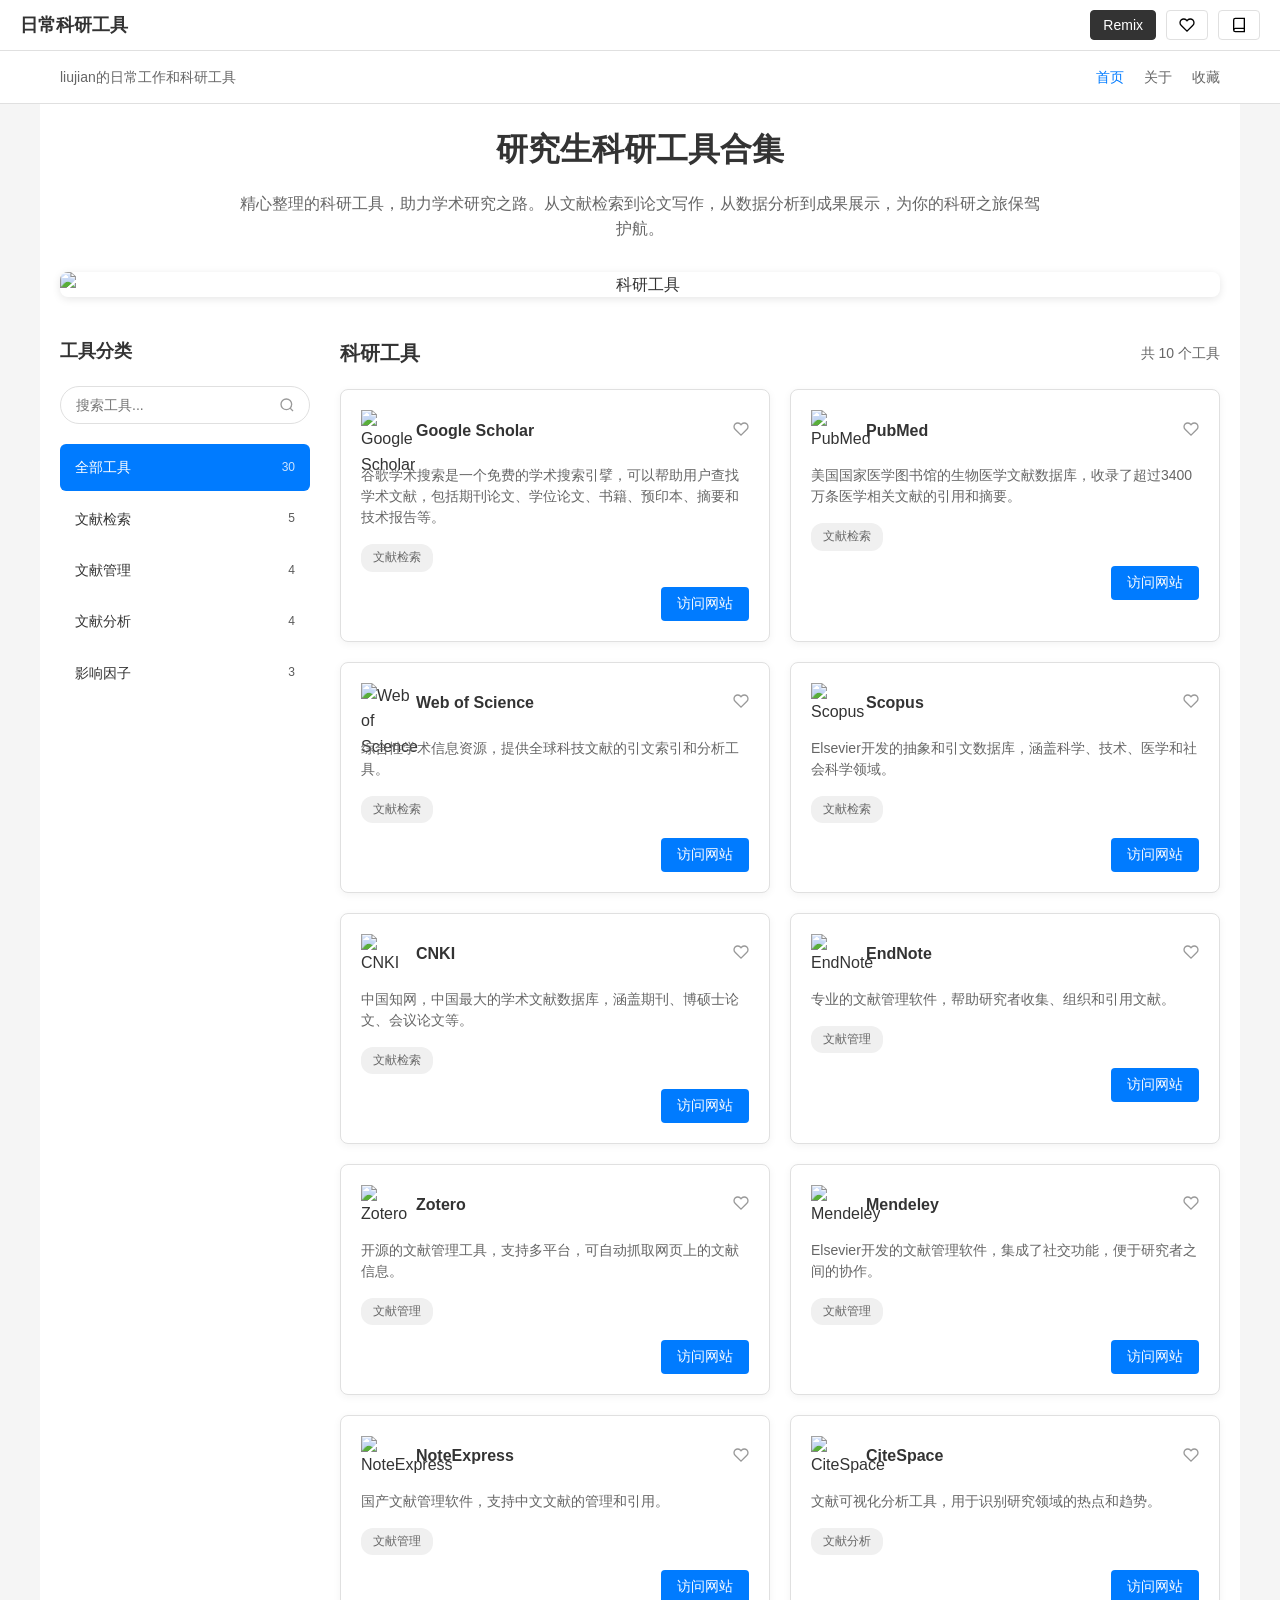
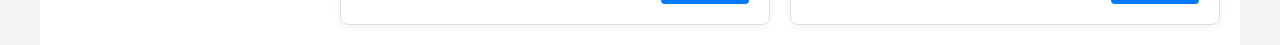
==== index.html.html @ 8e266b01 "Add files via upload" ====
<!DOCTYPE html>
<html lang="zh-CN">
<head>
    <meta charset="UTF-8">
    <meta name="viewport" content="width=device-width, initial-scale=1.0">
    <title>研究生科研工具合集</title>
    <link rel="stylesheet" href="style.css">
</head>
<body>
    <!-- 顶部导航栏 -->
    <header class="header">
        <div class="header-left">
            <h1 class="header-title">日常科研工具</h1>
        </div>
        <div class="header-right">
            <button class="header-btn remix-btn">Remix</button>
            <button class="header-btn heart-btn">
                <svg width="16" height="16" viewBox="0 0 24 24" fill="none" stroke="currentColor" stroke-width="2">
                    <path d="M20.84 4.61a5.5 5.5 0 0 0-7.78 0L12 5.67l-1.06-1.06a5.5 5.5 0 0 0-7.78 7.78l1.06 1.06L12 21.23l7.78-7.78 1.06-1.06a5.5 5.5 0 0 0 0-7.78z"></path>
                </svg>
            </button>
            <button class="header-btn book-btn">
                <svg width="16" height="16" viewBox="0 0 24 24" fill="none" stroke="currentColor" stroke-width="2">
                    <path d="M4 19.5A2.5 2.5 0 0 1 6.5 17H20"></path>
                    <path d="M6.5 2H20v20H6.5A2.5 2.5 0 0 1 4 19.5v-15A2.5 2.5 0 0 1 6.5 2z"></path>
                </svg>
            </button>
        </div>
    </header>

    <!-- 导航菜单 -->
    <nav class="nav">
        <div class="nav-content">
            <span class="nav-text">liujian的日常工作和科研工具</span>
            <div class="nav-links">
                <a href="#" class="nav-link">首页</a>
                <a href="#" class="nav-link">关于</a>
                <a href="#" class="nav-link">收藏</a>
            </div>
        </div>
    </nav>

    <!-- 主要内容 -->
    <main class="main">
        <!-- 页面标题 -->
        <section class="hero">
            <h1 class="hero-title">研究生科研工具合集</h1>
            <p class="hero-subtitle">精心整理的科研工具，助力学术研究之路。从文献检索到论文写作，从数据分析到成果展示，为你的科研之旅保驾护航。</p>
            <div class="hero-image">
                <img src="https://trae-api-cn.mchost.guru/api/ide/v1/text_to_image?prompt=research tools, books, documents, academic, professional, clean, modern&image_size=landscape_16_9" alt="科研工具">
            </div>
        </section>

        <!-- 工具分类和列表 -->
        <section class="tools-section">
            <div class="tools-container">
                <!-- 左侧分类 -->
                <aside class="tools-sidebar">
                    <h2 class="sidebar-title">工具分类</h2>
                    <div class="search-box">
                        <input type="text" placeholder="搜索工具...">
                        <svg width="16" height="16" viewBox="0 0 24 24" fill="none" stroke="currentColor" stroke-width="2">
                            <circle cx="11" cy="11" r="8"></circle>
                            <line x1="21" y1="21" x2="16.65" y2="16.65"></line>
                        </svg>
                    </div>
                    <ul class="category-list">
                        <li class="category-item active">
                            <span>全部工具</span>
                            <span class="count">30</span>
                        </li>
                        <li class="category-item">
                            <span>文献检索</span>
                            <span class="count">5</span>
                        </li>
                        <li class="category-item">
                            <span>文献管理</span>
                            <span class="count">4</span>
                        </li>
                        <li class="category-item">
                            <span>文献分析</span>
                            <span class="count">4</span>
                        </li>
                        <li class="category-item">
                            <span>影响因子</span>
                            <span class="count">3</span>
                        </li>
                    </ul>
                </aside>

                <!-- 右侧工具列表 -->
                <div class="tools-content">
                    <div class="tools-header">
                        <h2 class="tools-title">科研工具</h2>
                        <span class="tools-count">共 30 个工具</span>
                    </div>
                    <div class="tools-grid">
                        <!-- 工具卡片 1 -->
                        <div class="tool-card">
                            <div class="tool-card-header">
                                <div class="tool-icon">
                                    <img src="images/google-scholar.png" alt="Google Scholar">
                                </div>
                                <h3 class="tool-name">Google Scholar</h3>
                                <button class="tool-favorite">
                                    <svg width="16" height="16" viewBox="0 0 24 24" fill="none" stroke="currentColor" stroke-width="2">
                                        <path d="M20.84 4.61a5.5 5.5 0 0 0-7.78 0L12 5.67l-1.06-1.06a5.5 5.5 0 0 0-7.78 7.78l1.06 1.06L12 21.23l7.78-7.78 1.06-1.06a5.5 5.5 0 0 0 0-7.78z"></path>
                                    </svg>
                                </button>
                            </div>
                            <p class="tool-description">谷歌学术搜索是一个免费的学术搜索引擘，可以帮助用户查找学术文献，包括期刊论文、学位论文、书籍、预印本、摘要和技术报告等。</p>
                            <div class="tool-tags">
                                <span class="tool-tag">文献检索</span>
                            </div>
                            <div class="tool-actions">
                                <button class="tool-btn visit-btn">访问网站</button>
                            </div>
                        </div>

                        <!-- 工具卡片 2 -->
                        <div class="tool-card">
                            <div class="tool-card-header">
                                <div class="tool-icon">
                                    <img src="images/pubmed.png" alt="PubMed">
                                </div>
                                <h3 class="tool-name">PubMed</h3>
                                <button class="tool-favorite">
                                    <svg width="16" height="16" viewBox="0 0 24 24" fill="none" stroke="currentColor" stroke-width="2">
                                        <path d="M20.84 4.61a5.5 5.5 0 0 0-7.78 0L12 5.67l-1.06-1.06a5.5 5.5 0 0 0-7.78 7.78l1.06 1.06L12 21.23l7.78-7.78 1.06-1.06a5.5 5.5 0 0 0 0-7.78z"></path>
                                    </svg>
                                </button>
                            </div>
                            <p class="tool-description">美国国家医学图书馆的生物医学文献数据库，收录了超过3400万条医学相关文献的引用和摘要。</p>
                            <div class="tool-tags">
                                <span class="tool-tag">文献检索</span>
                            </div>
                            <div class="tool-actions">
                                <button class="tool-btn visit-btn">访问网站</button>
                            </div>
                        </div>

                        <!-- 更多工具卡片可以根据需要添加 -->
                    </div>
                </div>
            </div>
        </section>
    </main>

    <script src="script.js"></script>
</body>
</html>
---- style.css ----
/* 全局样式 */
* {
    margin: 0;
    padding: 0;
    box-sizing: border-box;
}

body {
    font-family: -apple-system, BlinkMacSystemFont, 'Segoe UI', Roboto, Oxygen, Ubuntu, Cantarell, sans-serif;
    line-height: 1.6;
    color: #333;
    background-color: #f5f5f5;
}

/* 顶部导航栏 */
.header {
    display: flex;
    justify-content: space-between;
    align-items: center;
    padding: 10px 20px;
    background-color: #fff;
    border-bottom: 1px solid #e0e0e0;
}

.header-left .header-title {
    font-size: 18px;
    font-weight: 600;
    color: #333;
}

.header-right {
    display: flex;
    gap: 10px;
}

.header-btn {
    padding: 6px 12px;
    border: 1px solid #e0e0e0;
    border-radius: 4px;
    background-color: #fff;
    cursor: pointer;
    font-size: 14px;
    display: flex;
    align-items: center;
    gap: 5px;
    transition: all 0.2s ease;
}

.header-btn:hover {
    background-color: #f0f0f0;
}

.remix-btn {
    background-color: #333;
    color: #fff;
    border-color: #333;
}

.remix-btn:hover {
    background-color: #555;
}

/* 导航菜单 */
.nav {
    background-color: #fff;
    border-bottom: 1px solid #e0e0e0;
}

.nav-content {
    display: flex;
    justify-content: space-between;
    align-items: center;
    padding: 15px 20px;
    max-width: 1200px;
    margin: 0 auto;
}

.nav-text {
    font-size: 14px;
    color: #666;
}

.nav-links {
    display: flex;
    gap: 20px;
}

.nav-link {
    color: #666;
    text-decoration: none;
    font-size: 14px;
    transition: color 0.2s ease;
}

.nav-link:hover {
    color: #000;
}

.nav-link:first-child {
    color: #007bff;
}

/* 主要内容 */
.main {
    max-width: 1200px;
    margin: 0 auto;
    padding: 20px;
    background-color: #fff;
    min-height: calc(100vh - 140px);
}

/* 页面标题区域 */
.hero {
    text-align: center;
    margin-bottom: 40px;
}

.hero-title {
    font-size: 32px;
    font-weight: 700;
    margin-bottom: 15px;
    color: #333;
}

.hero-subtitle {
    font-size: 16px;
    color: #666;
    margin-bottom: 30px;
    max-width: 800px;
    margin-left: auto;
    margin-right: auto;
}

.hero-image {
    width: 100%;
    border-radius: 8px;
    overflow: hidden;
    box-shadow: 0 2px 8px rgba(0, 0, 0, 0.1);
}

.hero-image img {
    width: 100%;
    height: auto;
    display: block;
}

/* 工具分类和列表 */
.tools-section {
    margin-top: 40px;
}

.tools-container {
    display: flex;
    gap: 30px;
}

/* 左侧分类 */
.tools-sidebar {
    width: 250px;
    flex-shrink: 0;
}

.sidebar-title {
    font-size: 18px;
    font-weight: 600;
    margin-bottom: 20px;
    color: #333;
}

.search-box {
    position: relative;
    margin-bottom: 20px;
}

.search-box input {
    width: 100%;
    padding: 10px 35px 10px 15px;
    border: 1px solid #e0e0e0;
    border-radius: 20px;
    font-size: 14px;
}

.search-box svg {
    position: absolute;
    right: 15px;
    top: 50%;
    transform: translateY(-50%);
    color: #999;
}

.category-list {
    list-style: none;
}

.category-item {
    display: flex;
    justify-content: space-between;
    align-items: center;
    padding: 12px 15px;
    margin-bottom: 5px;
    border-radius: 6px;
    cursor: pointer;
    transition: all 0.2s ease;
    font-size: 14px;
}

.category-item:hover {
    background-color: #f0f0f0;
}

.category-item.active {
    background-color: #007bff;
    color: #fff;
}

.category-item .count {
    font-size: 12px;
    opacity: 0.8;
}

/* 右侧工具列表 */
.tools-content {
    flex: 1;
}

.tools-header {
    display: flex;
    justify-content: space-between;
    align-items: center;
    margin-bottom: 20px;
}

.tools-title {
    font-size: 20px;
    font-weight: 600;
    color: #333;
}

.tools-count {
    font-size: 14px;
    color: #666;
}

.tools-grid {
    display: grid;
    grid-template-columns: repeat(auto-fill, minmax(300px, 1fr));
    gap: 20px;
}

/* 工具卡片 */
.tool-card {
    background-color: #fff;
    border: 1px solid #e0e0e0;
    border-radius: 8px;
    padding: 20px;
    box-shadow: 0 2px 8px rgba(0, 0, 0, 0.05);
    transition: all 0.2s ease;
}

.tool-card:hover {
    box-shadow: 0 4px 12px rgba(0, 0, 0, 0.1);
}

.tool-card-header {
    display: flex;
    align-items: center;
    margin-bottom: 15px;
}

.tool-icon {
    width: 40px;
    height: 40px;
    margin-right: 15px;
    flex-shrink: 0;
}

.tool-icon img {
    width: 100%;
    height: 100%;
    object-fit: contain;
}

.tool-name {
    flex: 1;
    font-size: 16px;
    font-weight: 600;
    color: #333;
}

.tool-favorite {
    background: none;
    border: none;
    cursor: pointer;
    color: #999;
    transition: color 0.2s ease;
}

.tool-favorite:hover {
    color: #ff4757;
}

.tool-description {
    font-size: 14px;
    color: #666;
    margin-bottom: 15px;
    line-height: 1.5;
}

.tool-tags {
    margin-bottom: 15px;
}

.tool-tag {
    display: inline-block;
    padding: 4px 12px;
    background-color: #f0f0f0;
    border-radius: 12px;
    font-size: 12px;
    color: #666;
    margin-right: 8px;
}

.tool-actions {
    display: flex;
    justify-content: flex-end;
}

.tool-btn {
    padding: 8px 16px;
    border: none;
    border-radius: 4px;
    cursor: pointer;
    font-size: 14px;
    transition: all 0.2s ease;
}

.visit-btn {
    background-color: #007bff;
    color: #fff;
}

.visit-btn:hover {
    background-color: #0069d9;
}

/* 响应式设计 */
@media (max-width: 768px) {
    .tools-container {
        flex-direction: column;
    }

    .tools-sidebar {
        width: 100%;
        margin-bottom: 30px;
    }

    .category-list {
        display: flex;
        overflow-x: auto;
        gap: 10px;
        padding-bottom: 10px;
    }

    .category-item {
        white-space: nowrap;
        margin-bottom: 0;
    }

    .tools-grid {
        grid-template-columns: 1fr;
    }

    .nav-content {
        flex-direction: column;
        align-items: flex-start;
        gap: 10px;
    }

    .nav-links {
        width: 100%;
        justify-content: space-between;
    }
}

@media (max-width: 480px) {
    .header {
        padding: 10px;
    }

    .header-left .header-title {
        font-size: 16px;
    }

    .header-btn {
        padding: 4px 8px;
        font-size: 12px;
    }

    .main {
        padding: 15px;
    }

    .hero-title {
        font-size: 24px;
    }

    .hero-subtitle {
        font-size: 14px;
    }

    .tool-card {
        padding: 15px;
    }
}

/* 滚动条样式 */
::-webkit-scrollbar {
    width: 8px;
    height: 8px;
}

::-webkit-scrollbar-track {
    background: #f1f1f1;
    border-radius: 4px;
}

::-webkit-scrollbar-thumb {
    background: #c1c1c1;
    border-radius: 4px;
}

::-webkit-scrollbar-thumb:hover {
    background: #a1a1a1;
}
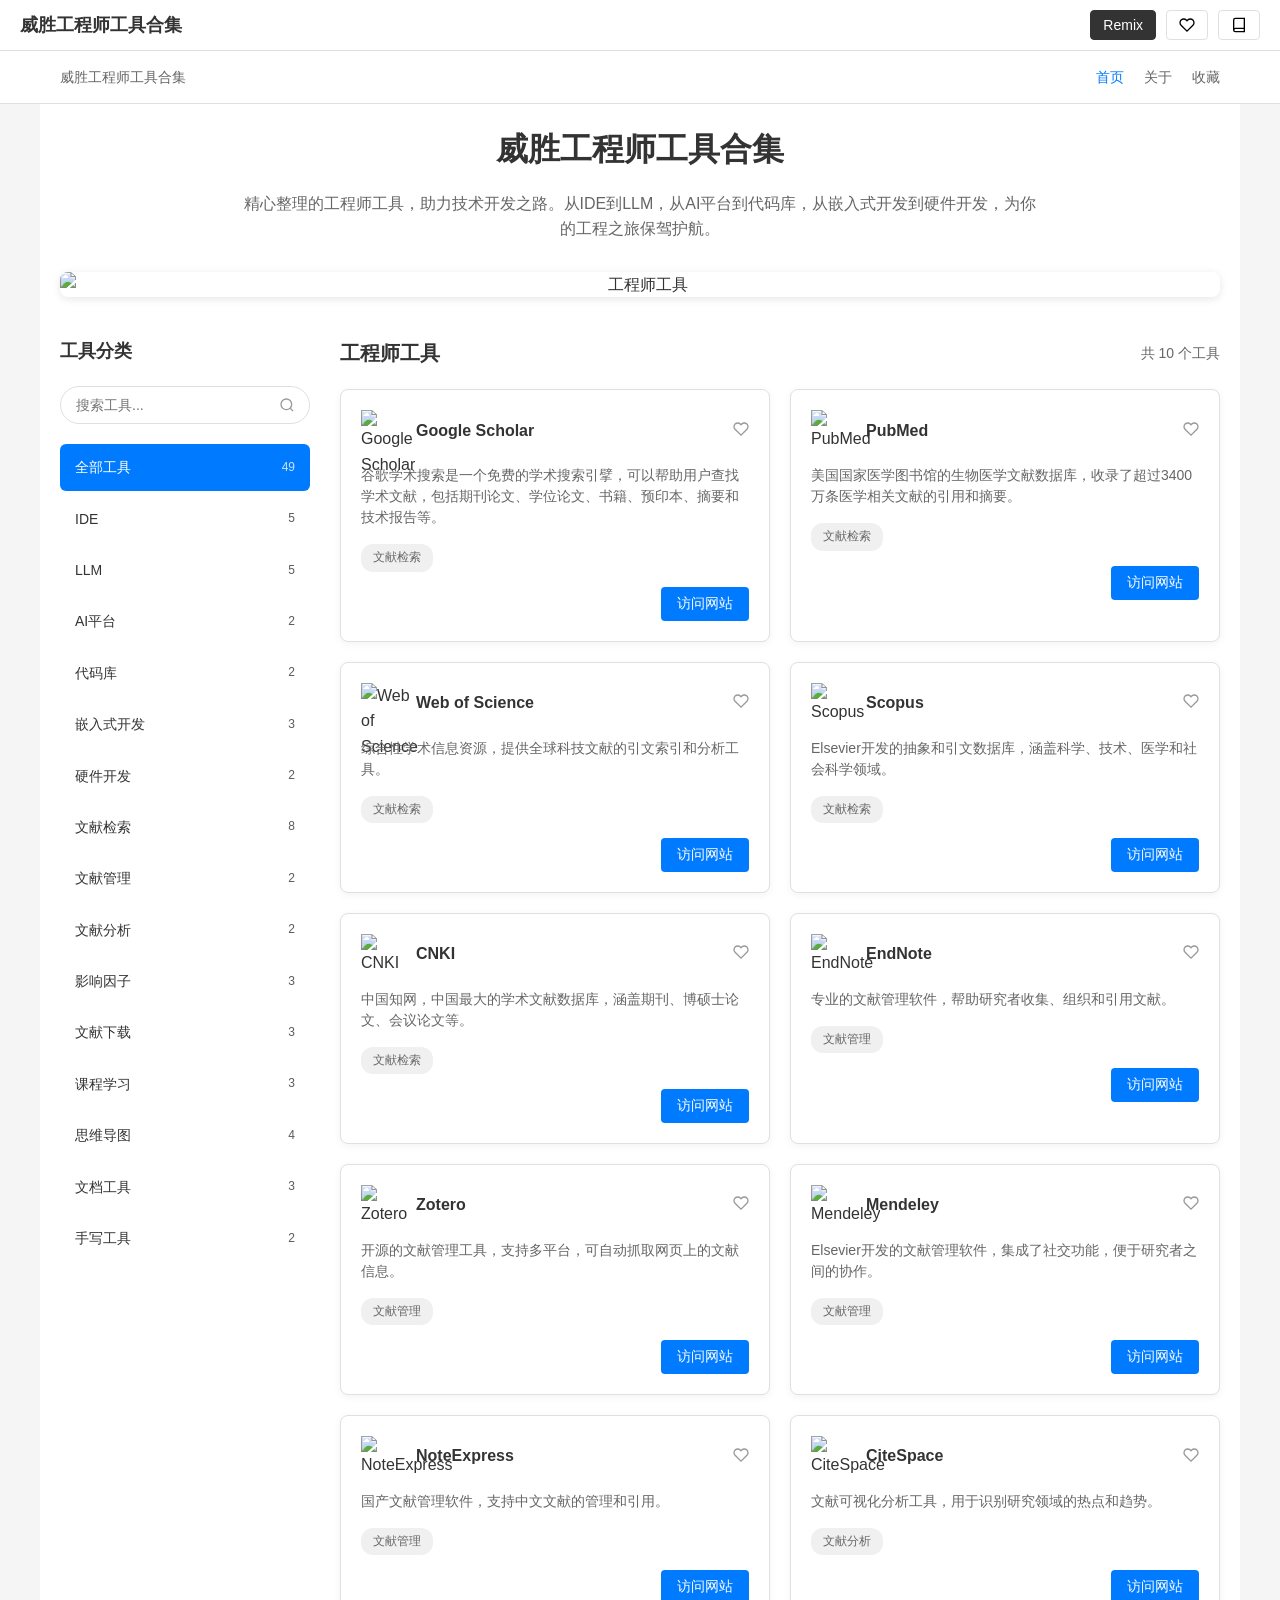
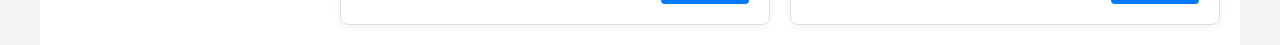
==== commit 502c20a5: "Replace research tools collection with engineering tools" ====
--- a/index.html.html
+++ b/index.html.html
@@ -3,14 +3,14 @@
 <head>
     <meta charset="UTF-8">
     <meta name="viewport" content="width=device-width, initial-scale=1.0">
-    <title>研究生科研工具合集</title>
+    <title>威胜工程师工具合集</title>
     <link rel="stylesheet" href="style.css">
 </head>
 <body>
     <!-- 顶部导航栏 -->
     <header class="header">
         <div class="header-left">
-            <h1 class="header-title">日常科研工具</h1>
+            <h1 class="header-title">威胜工程师工具合集</h1>
         </div>
         <div class="header-right">
             <button class="header-btn remix-btn">Remix</button>
@@ -31,7 +31,7 @@
     <!-- 导航菜单 -->
     <nav class="nav">
         <div class="nav-content">
-            <span class="nav-text">liujian的日常工作和科研工具</span>
+            <span class="nav-text">威胜工程师工具合集</span>
             <div class="nav-links">
                 <a href="#" class="nav-link">首页</a>
                 <a href="#" class="nav-link">关于</a>
@@ -44,10 +44,10 @@
     <main class="main">
         <!-- 页面标题 -->
         <section class="hero">
-            <h1 class="hero-title">研究生科研工具合集</h1>
-            <p class="hero-subtitle">精心整理的科研工具，助力学术研究之路。从文献检索到论文写作，从数据分析到成果展示，为你的科研之旅保驾护航。</p>
+            <h1 class="hero-title">威胜工程师工具合集</h1>
+            <p class="hero-subtitle">精心整理的工程师工具，助力技术开发之路。从IDE到LLM，从AI平台到代码库，从嵌入式开发到硬件开发，为你的工程之旅保驾护航。</p>
             <div class="hero-image">
-                <img src="https://trae-api-cn.mchost.guru/api/ide/v1/text_to_image?prompt=research tools, books, documents, academic, professional, clean, modern&image_size=landscape_16_9" alt="科研工具">
+                <img src="https://trae-api-cn.mchost.guru/api/ide/v1/text_to_image?prompt=engineering tools, IDE, hardware development, professional, clean, modern&image_size=landscape_16_9" alt="工程师工具">
             </div>
         </section>
 
@@ -67,23 +67,67 @@
                     <ul class="category-list">
                         <li class="category-item active">
                             <span>全部工具</span>
-                            <span class="count">30</span>
+                            <span class="count">49</span>
+                        </li>
+                        <li class="category-item">
+                            <span>IDE</span>
+                            <span class="count">5</span>
+                        </li>
+                        <li class="category-item">
+                            <span>LLM</span>
+                            <span class="count">5</span>
+                        </li>
+                        <li class="category-item">
+                            <span>AI平台</span>
+                            <span class="count">2</span>
+                        </li>
+                        <li class="category-item">
+                            <span>代码库</span>
+                            <span class="count">2</span>
+                        </li>
+                        <li class="category-item">
+                            <span>嵌入式开发</span>
+                            <span class="count">3</span>
+                        </li>
+                        <li class="category-item">
+                            <span>硬件开发</span>
+                            <span class="count">2</span>
                         </li>
                         <li class="category-item">
                             <span>文献检索</span>
-                            <span class="count">5</span>
+                            <span class="count">8</span>
                         </li>
                         <li class="category-item">
                             <span>文献管理</span>
-                            <span class="count">4</span>
+                            <span class="count">2</span>
                         </li>
                         <li class="category-item">
                             <span>文献分析</span>
-                            <span class="count">4</span>
+                            <span class="count">2</span>
                         </li>
                         <li class="category-item">
                             <span>影响因子</span>
                             <span class="count">3</span>
+                        </li>
+                        <li class="category-item">
+                            <span>文献下载</span>
+                            <span class="count">3</span>
+                        </li>
+                        <li class="category-item">
+                            <span>课程学习</span>
+                            <span class="count">3</span>
+                        </li>
+                        <li class="category-item">
+                            <span>思维导图</span>
+                            <span class="count">4</span>
+                        </li>
+                        <li class="category-item">
+                            <span>文档工具</span>
+                            <span class="count">3</span>
+                        </li>
+                        <li class="category-item">
+                            <span>手写工具</span>
+                            <span class="count">2</span>
                         </li>
                     </ul>
                 </aside>
@@ -91,55 +135,11 @@
                 <!-- 右侧工具列表 -->
                 <div class="tools-content">
                     <div class="tools-header">
-                        <h2 class="tools-title">科研工具</h2>
-                        <span class="tools-count">共 30 个工具</span>
+                        <h2 class="tools-title">工程师工具</h2>
+                        <span class="tools-count">共 49 个工具</span>
                     </div>
                     <div class="tools-grid">
-                        <!-- 工具卡片 1 -->
-                        <div class="tool-card">
-                            <div class="tool-card-header">
-                                <div class="tool-icon">
-                                    <img src="images/google-scholar.png" alt="Google Scholar">
-                                </div>
-                                <h3 class="tool-name">Google Scholar</h3>
-                                <button class="tool-favorite">
-                                    <svg width="16" height="16" viewBox="0 0 24 24" fill="none" stroke="currentColor" stroke-width="2">
-                                        <path d="M20.84 4.61a5.5 5.5 0 0 0-7.78 0L12 5.67l-1.06-1.06a5.5 5.5 0 0 0-7.78 7.78l1.06 1.06L12 21.23l7.78-7.78 1.06-1.06a5.5 5.5 0 0 0 0-7.78z"></path>
-                                    </svg>
-                                </button>
-                            </div>
-                            <p class="tool-description">谷歌学术搜索是一个免费的学术搜索引擘，可以帮助用户查找学术文献，包括期刊论文、学位论文、书籍、预印本、摘要和技术报告等。</p>
-                            <div class="tool-tags">
-                                <span class="tool-tag">文献检索</span>
-                            </div>
-                            <div class="tool-actions">
-                                <button class="tool-btn visit-btn">访问网站</button>
-                            </div>
-                        </div>
-
-                        <!-- 工具卡片 2 -->
-                        <div class="tool-card">
-                            <div class="tool-card-header">
-                                <div class="tool-icon">
-                                    <img src="images/pubmed.png" alt="PubMed">
-                                </div>
-                                <h3 class="tool-name">PubMed</h3>
-                                <button class="tool-favorite">
-                                    <svg width="16" height="16" viewBox="0 0 24 24" fill="none" stroke="currentColor" stroke-width="2">
-                                        <path d="M20.84 4.61a5.5 5.5 0 0 0-7.78 0L12 5.67l-1.06-1.06a5.5 5.5 0 0 0-7.78 7.78l1.06 1.06L12 21.23l7.78-7.78 1.06-1.06a5.5 5.5 0 0 0 0-7.78z"></path>
-                                    </svg>
-                                </button>
-                            </div>
-                            <p class="tool-description">美国国家医学图书馆的生物医学文献数据库，收录了超过3400万条医学相关文献的引用和摘要。</p>
-                            <div class="tool-tags">
-                                <span class="tool-tag">文献检索</span>
-                            </div>
-                            <div class="tool-actions">
-                                <button class="tool-btn visit-btn">访问网站</button>
-                            </div>
-                        </div>
-
-                        <!-- 更多工具卡片可以根据需要添加 -->
+                        <!-- 工具卡片将通过JavaScript动态生成 -->
                     </div>
                 </div>
             </div>
@@ -148,4 +148,4 @@
 
     <script src="script.js"></script>
 </body>
-</html>+</html>
